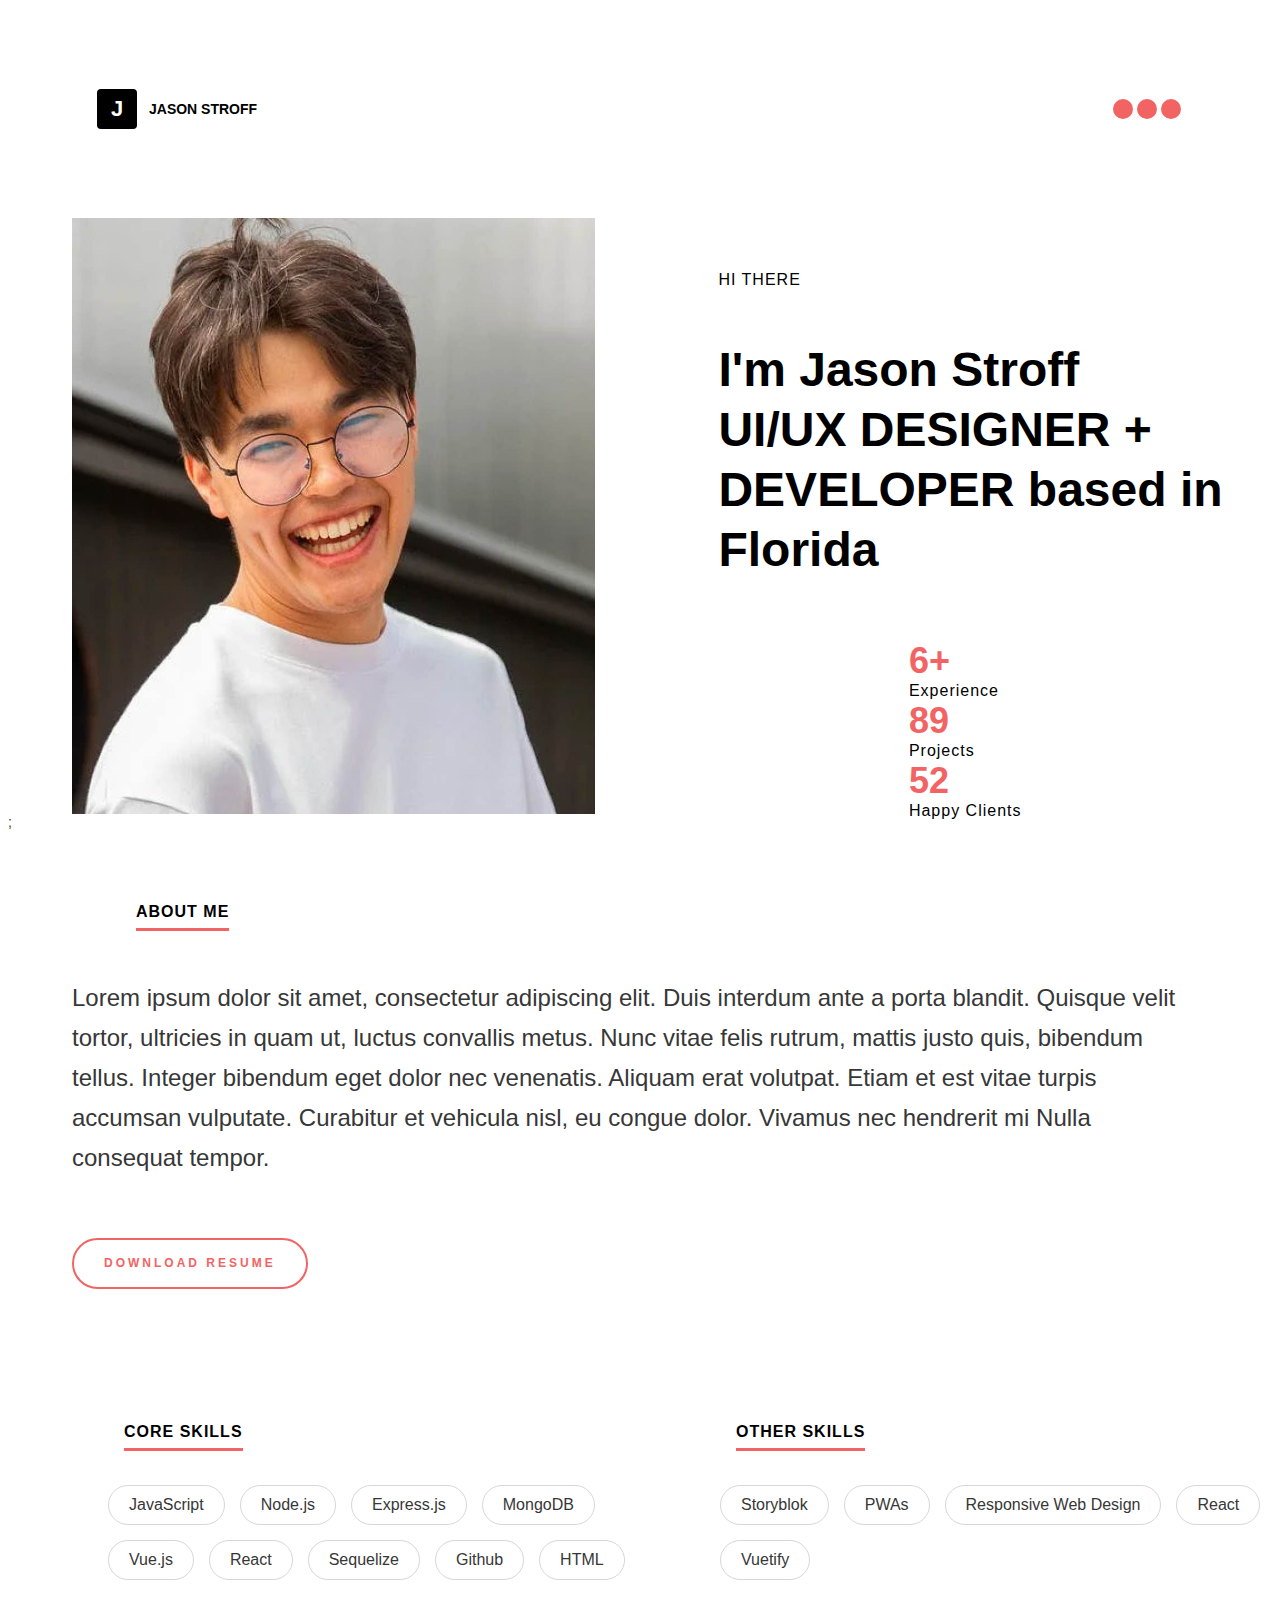
==== repo2/index.html @ 498b5347 "commit 1" ====
<!DOCTYPE html>
<html lang="en">
<head>
    <meta charset="UTF-8">
    <meta http-equiv="X-UA-Compatible" content="IE=edge">
    <meta name="viewport" content="width=device-width, initial-scale=1.0">
    <title>Document</title>
    <link rel="stylesheet" href="https://cdnjs.cloudflare.com/ajax/libs/font-awesome/6.2.1/css/all.min.css" integrity="sha512-MV7K8+y+gLIBoVD59lQIYicR65iaqukzvf/nwasF0nqhPay5w/9lJmVM2hMDcnK1OnMGCdVK+iQrJ7lzPJQd1w==" crossorigin="anonymous" referrerpolicy="no-referrer" />
</head>
<style>
    *{
        box-sizing: border-box;
    }
    body {
        font-family: 'Inter', sans-serif;
        overflow-x: hidden;
        background-color: #FFF;
        font-weight: 400;
        font-style: normal;
        color: #373737;
        font-size: 14px;
    }
    div {
        display: block;
    }
    ul {
        padding: 0;
        margin: 0;
    }
    .container {
        display: flex;
        flex-direction: row;
        margin: 4rem;
        padding: 25px;
        background-color: #fff;
        box-sizing: border-box;
        justify-content: space-between;
        align-items: center;
    }
     .left  {
        color: #000;
        text-transform: uppercase;
        font-size: 18;
        letter-spacing: 3;
        display: flex;
        align-items: center;
        text-decoration: none;
        font-weight: 600;


    }
    .left span {
        display: flex;
        align-items: center;
        justify-content: center;
        width: 40px;
        height: 40px;
        background-color: #000;
        border-radius: 4px;
        color: #FFF;
        font-size: 22px;
        font-weight: 600;
        text-align: center;
        margin-right: 12px;
    }
    .container .right {
        /* margin: 0px 10px; */
        /* background-color: blue; */
        display:flex;
        flex-direction: row;
    }
    .icon-list {
        display: flex;
        align-items: center;
        list-style: none;
        flex-wrap: wrap;
    }
    .icon-list li a
    {
        border-radius: 100%;
        color: #fff;
        width: 20px;
        height: 20px;
        background-color: #F26464;
        display: flex;
        /* margin: 0px 10px; */
        justify-content:center;
        align-items: center;
        text-align: center;
        font-size: 14px;
        text-decoration: none;
        margin: 2px;
    }
    .container2 {
        max-width: 90rem;
        box-sizing: border-box;
        display: flex;
        
    }
    
     .p2 {
        
        width: 100%;
        display: flex;
        box-sizing: border-box;
        flex-direction: row;
        box-sizing: border-box;
        display: block;
        justify-content: center;
    }
    img.img-resize{
        
        width: 91.6%;
        height: auto;
        vertical-align: middle;
        flex: 0 0 auto;
        box-sizing : border-box;
        margin-left: 4rem;
        padding-right: 4rem;
        
        
    }
    .text {
        font-family: 'Inter', sans-serif;
        padding-left: 70px;
        box-sizing : border-box;
        font-weight: 400;
        font-style: normal;
        color: #373737;
        font-size: 14px;
        flex: 0 0 auto;
        width: 49.333333%;
    }
    .text .text1 h1{
        font-weight: 600;
        font-size: 48px;
        line-height: 60px;
        color: #000;
        margin-bottom: 0.5rem;
        box-sizing: border-box;
    }
    .text .text1 h1 span {
        display: block;
        text-transform: uppercase;
        letter-spacing: 1px;
        font-weight: 500;
        font-size: 16px;
        padding-bottom: 30px;
    }
    .text2  {
        width: 500;
        height: 236;
        list-style: none;
        display: flex;
        flex-direction: row;
        justify-content: center;
        align-items: center;
        flex-wrap: wrap;
        margin: 0;
        padding: 0;
        margin-top: 60px;
    }
    
    .text2 li{
        margin-right: 60px;
        color: #FFF;

    }
    .text2 strong {
        display: block;
        color: #F26464;
        font-size: 36px;
        font-weight: 800;
    }
    .text2 span {
        font-size: 16px;
        letter-spacing: 1px;
        color: #000;
    }
    .about {
        padding-top: 60px;
        padding-bottom: 120px;
        margin: 0 4rem;
    }
    .container3 {
        max-width: 75rem;
    }
    .heading {
        display: inline-block;
        font-weight: 700;
        color: #000;
        text-transform: uppercase;
        letter-spacing: 1px;
        font-size: 16px;
        border-bottom: 3px solid #F26464;
        padding-bottom: 7px;
        margin-bottom: 23px;
        font-family: 'Inter', sans-serif;
        
    }
    .about p {
        color: #373737;
        font-size: 24px;
        line-height: 40px;
        font-weight: 300;
        margin-bottom: 60px;
    }
    .button {
        justify-content: center;
        display: inline-block;
        text-transform: uppercase;
        font-size: 12px;
        line-height: 13px;
        font-weight: 600;
        letter-spacing: 3px;
        color: #F26464;
        padding: 17px 30px;
        border: 2px solid #F26464;
        border-radius: 60px;
    }
    
    a {
        text-decoration: none;
        outline: none;
        transition-delay: 0s;
        transition-duration: 0.4s;
        transition-property: all;
        transition-timing-function: ease;
        box-shadow: none;
        color: #F26464;
    }
    .skills-section {
        padding-bottom: 105px;
    }
    .container4 {
        max-width: 85rem;
        margin-left: 4rem;
    }
    .row {
        --bs-gutter-x: 1.5rem;
        --bs-gutter-y: 0;
         display: flex;
        flex-wrap: wrap;
        margin-top: calc(var(--bs-gutter-y) * -1);
        margin-right: calc(var(--bs-gutter-x) * -.5);
        margin-left: calc(var(--bs-gutter-x) * -.5);
    }
    .col1 {
        flex: 0 0 auto;
        width: 50%;
    }
    .col2 {
        flex: 0 0 auto;
        width: 50%;
    }
    h2 {
        display: block;
        font-size: 1.5em;
        margin-left :4rem;
        font-weight: bold;
}
    .skills-list {
        list-style: none;
        padding: 0;
        margin: 0;
        display: flex;
        flex-wrap: wrap;
        align-items: center;
        margin-top: 11px;  
        margin-left: 3rem;
    }
    .skills-list li {
    display: inline-block;
    color: #373737;
    font-size: 16px;
    padding: 10px 20px;
    background-color: #FFF;
    border: 1px solid #D7D7D7;
    border-radius: 27px;
    margin-right: 15px;
    margin-bottom: 15px;
    font-weight: 500;
    }
    /* aaaa */

</style>
<body>
    <!-- logo -->
    <div class="container">
        <a href="index.html" class="left">
            <span> J </span>
            Jason Stroff
        </a>
       
        <div class="right">
            <ul class="icon-list">
                <li>
                    <a href="https://github.com/">
                        <i class="fa-brands fa-github"></i>
                    </a>

                </li>
                <li>
                    <a href="https://facebook.com/">
                        <i class="fa-brands fa-facebook"></i>
                    </a>
                </li>
                <li>
                    <a href="http://instagram.com/">
                        <i class="fa-brands fa-instagram"></i>
                    </a>

                </li>
            </ul>
                
            </div>
        </div>
    </div>
    <!-- body1 -->
    <div class="container2">
        <div class="p2" style="display: flex;" >
            <div class="img">
             <img class = "img-resize" src="./profile-image.jpg" alt="anh loi">;
            </div> 
            <div class="text">
             <div class="text1">
                 <h1>
                     <span>HI THERE</span>
                      I'm Jason Stroff 
                     <br>
                      UI/UX DESIGNER + DEVELOPER based in Florida
                 </h1>
                 
             </div>
             <div class="text2">
                 <ul>
                     <li>
                         <strong>6+ </strong>
                         <span>Experience</span>
                     </li>
                     <li>
                         <strong>89 </strong>
                         <span>Projects</span>
                     </li>
                     <li>
                         <strong>52 </strong>
                         <span>Happy Clients</span>
                     </li>
                 </ul>
             </div>
            </div>
         </div>
    </div>
    <!-- about -->
    <div class="about">
        <div class="container3">
          <section>
              <h2 class="heading">About Me</h2>
              <p>Lorem ipsum dolor sit amet, consectetur adipiscing elit. Duis interdum ante a porta blandit. Quisque velit tortor, ultricies in quam ut, luctus convallis metus. Nunc vitae felis rutrum, mattis justo quis, bibendum tellus. Integer bibendum eget dolor nec venenatis. Aliquam erat volutpat. Etiam et est vitae turpis accumsan vulputate. Curabitur et vehicula nisl, eu congue dolor. Vivamus nec hendrerit mi Nulla consequat tempor.</p>
              <div class="button">
                  <a href="https://www.designstub.com/demos/defolio/#" class="ds-button">Download Resume</a>
              </div>
          </section>
        </div>
      </div>
    <!-- skills -->
    <div class="skills-section">
        <div class="container4">
          <div class="row">
            <div class="col1">
               <h2 class="heading">Core Skills</h2>
               <ul class="skills-list">
                 <li>JavaScript</li>
                 <li>Node.js</li>
                 <li>Express.js</li>
                 <li>MongoDB</li>
                 <li>Vue.js</li>
                 <li>React</li>
                 <li>Sequelize</li>
                 <li>Github</li>
                 <li>HTML</li>
               </ul>
            </div>
            <div class="col2">
              <h2 class="heading">Other Skills</h2>
              <ul class="skills-list">
                <li>Storyblok</li>
                <li>PWAs</li>
                <li>Responsive Web Design</li>
                <li>React</li>
                <li>Vuetify</li>
              </ul>
            </div>
          </div>
        </div>
      </div>
     
</body>
</html>
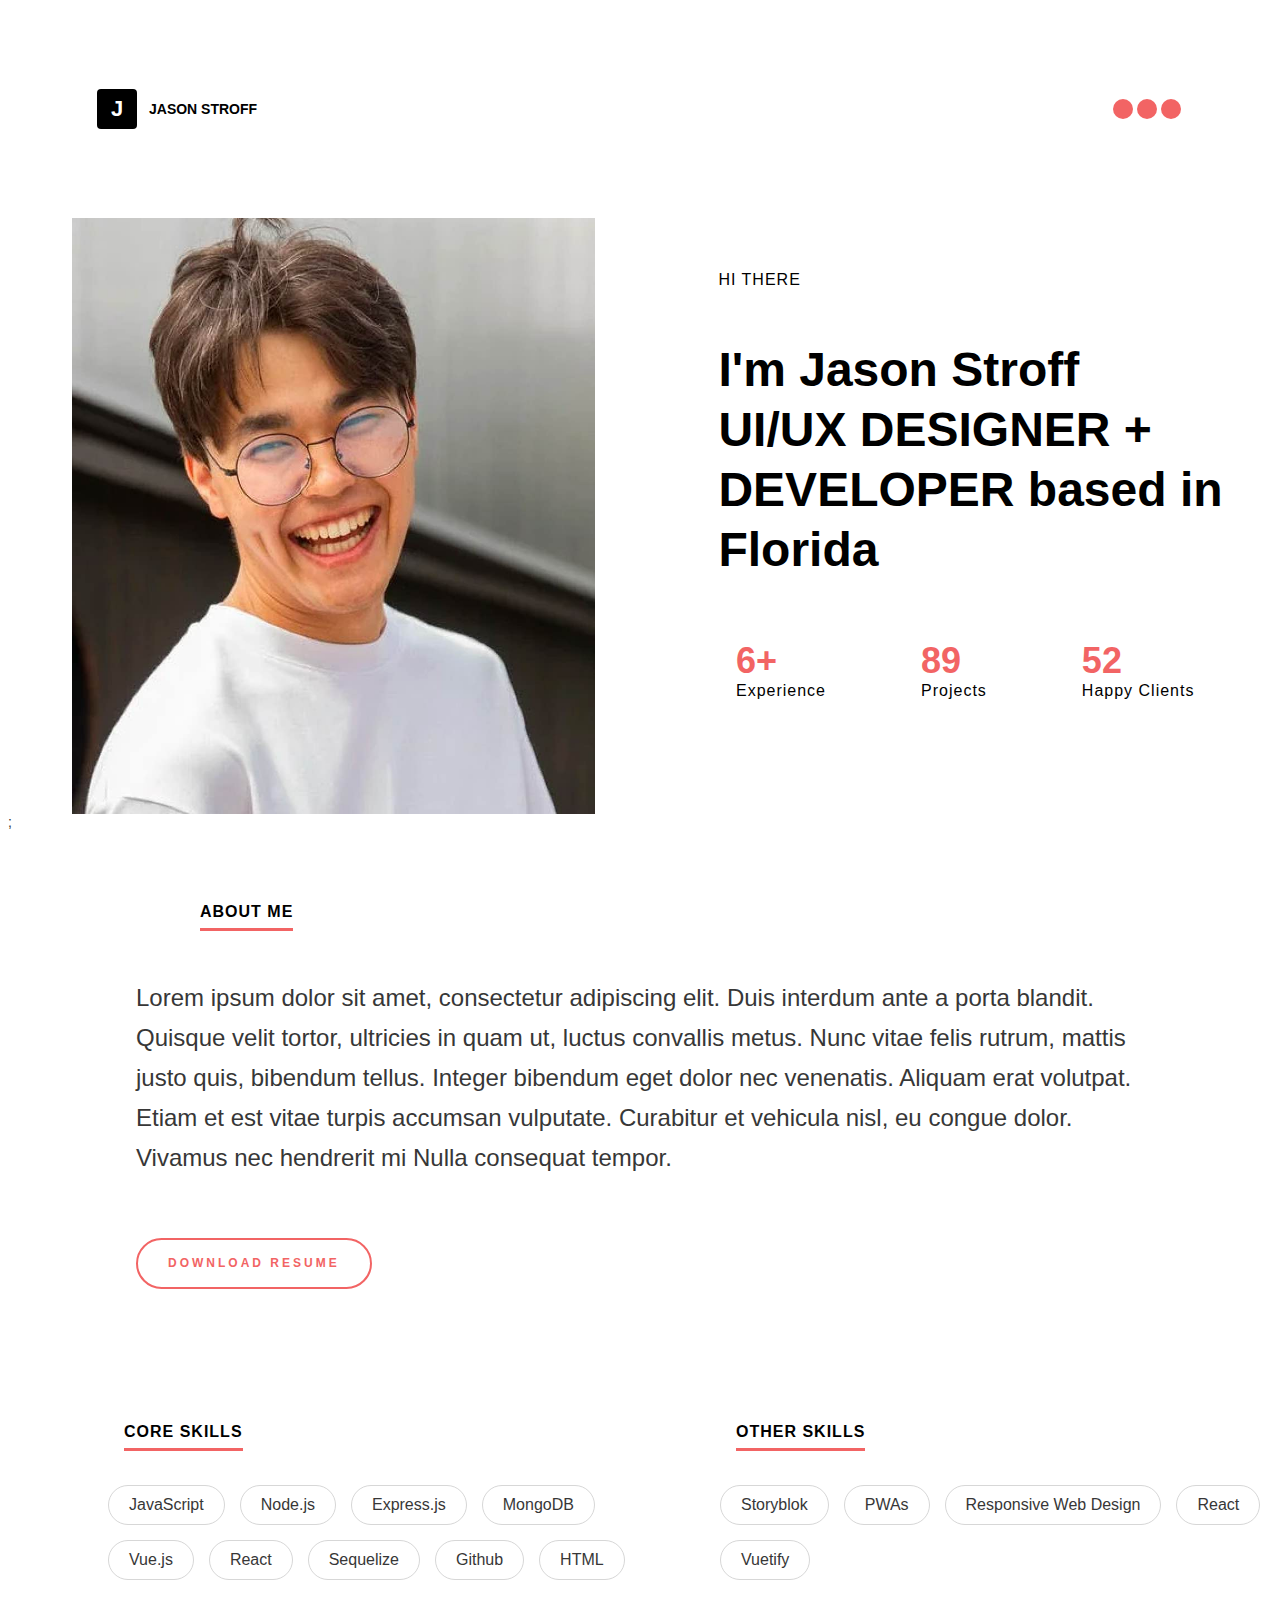
==== commit 4b962b7c: "second commit" ====
--- a/repo2/index.html
+++ b/repo2/index.html
@@ -96,6 +96,7 @@
         box-sizing: border-box;
         display: flex;
         
+        
     }
     
      .p2 {
@@ -106,7 +107,7 @@
         flex-direction: row;
         box-sizing: border-box;
         display: block;
-        justify-content: center;
+        justify-content: space-between;
     }
     img.img-resize{
         
@@ -151,14 +152,18 @@
         width: 500;
         height: 236;
         list-style: none;
-        display: flex;
-        flex-direction: row;
+        /* display: flex;
+        flex-direction: row; */
         justify-content: center;
         align-items: center;
         flex-wrap: wrap;
         margin: 0;
         padding: 0;
         margin-top: 60px;
+    }
+    .text2 ul {
+        display: flex;
+        justify-content: space-around;
     }
     
     .text2 li{
@@ -183,7 +188,9 @@
         margin: 0 4rem;
     }
     .container3 {
-        max-width: 75rem;
+        max-width: 100rem;
+        padding: 0rem 4rem 0rem 4rem;
+        
     }
     .heading {
         display: inline-block;
@@ -198,12 +205,17 @@
         font-family: 'Inter', sans-serif;
         
     }
+    .para {
+        justify-content: center;
+        align-items: center;
+    }
     .about p {
         color: #373737;
         font-size: 24px;
         line-height: 40px;
         font-weight: 300;
         margin-bottom: 60px;
+        
     }
     .button {
         justify-content: center;
@@ -356,10 +368,13 @@
         <div class="container3">
           <section>
               <h2 class="heading">About Me</h2>
-              <p>Lorem ipsum dolor sit amet, consectetur adipiscing elit. Duis interdum ante a porta blandit. Quisque velit tortor, ultricies in quam ut, luctus convallis metus. Nunc vitae felis rutrum, mattis justo quis, bibendum tellus. Integer bibendum eget dolor nec venenatis. Aliquam erat volutpat. Etiam et est vitae turpis accumsan vulputate. Curabitur et vehicula nisl, eu congue dolor. Vivamus nec hendrerit mi Nulla consequat tempor.</p>
+              <div class="para">
+                <p>Lorem ipsum dolor sit amet, consectetur adipiscing elit. Duis interdum ante a porta blandit. Quisque velit tortor, ultricies in quam ut, luctus convallis metus. Nunc vitae felis rutrum, mattis justo quis, bibendum tellus. Integer bibendum eget dolor nec venenatis. Aliquam erat volutpat. Etiam et est vitae turpis accumsan vulputate. Curabitur et vehicula nisl, eu congue dolor. Vivamus nec hendrerit mi Nulla consequat tempor.</p>
               <div class="button">
                   <a href="https://www.designstub.com/demos/defolio/#" class="ds-button">Download Resume</a>
               </div>
+              </div>
+              
           </section>
         </div>
       </div>
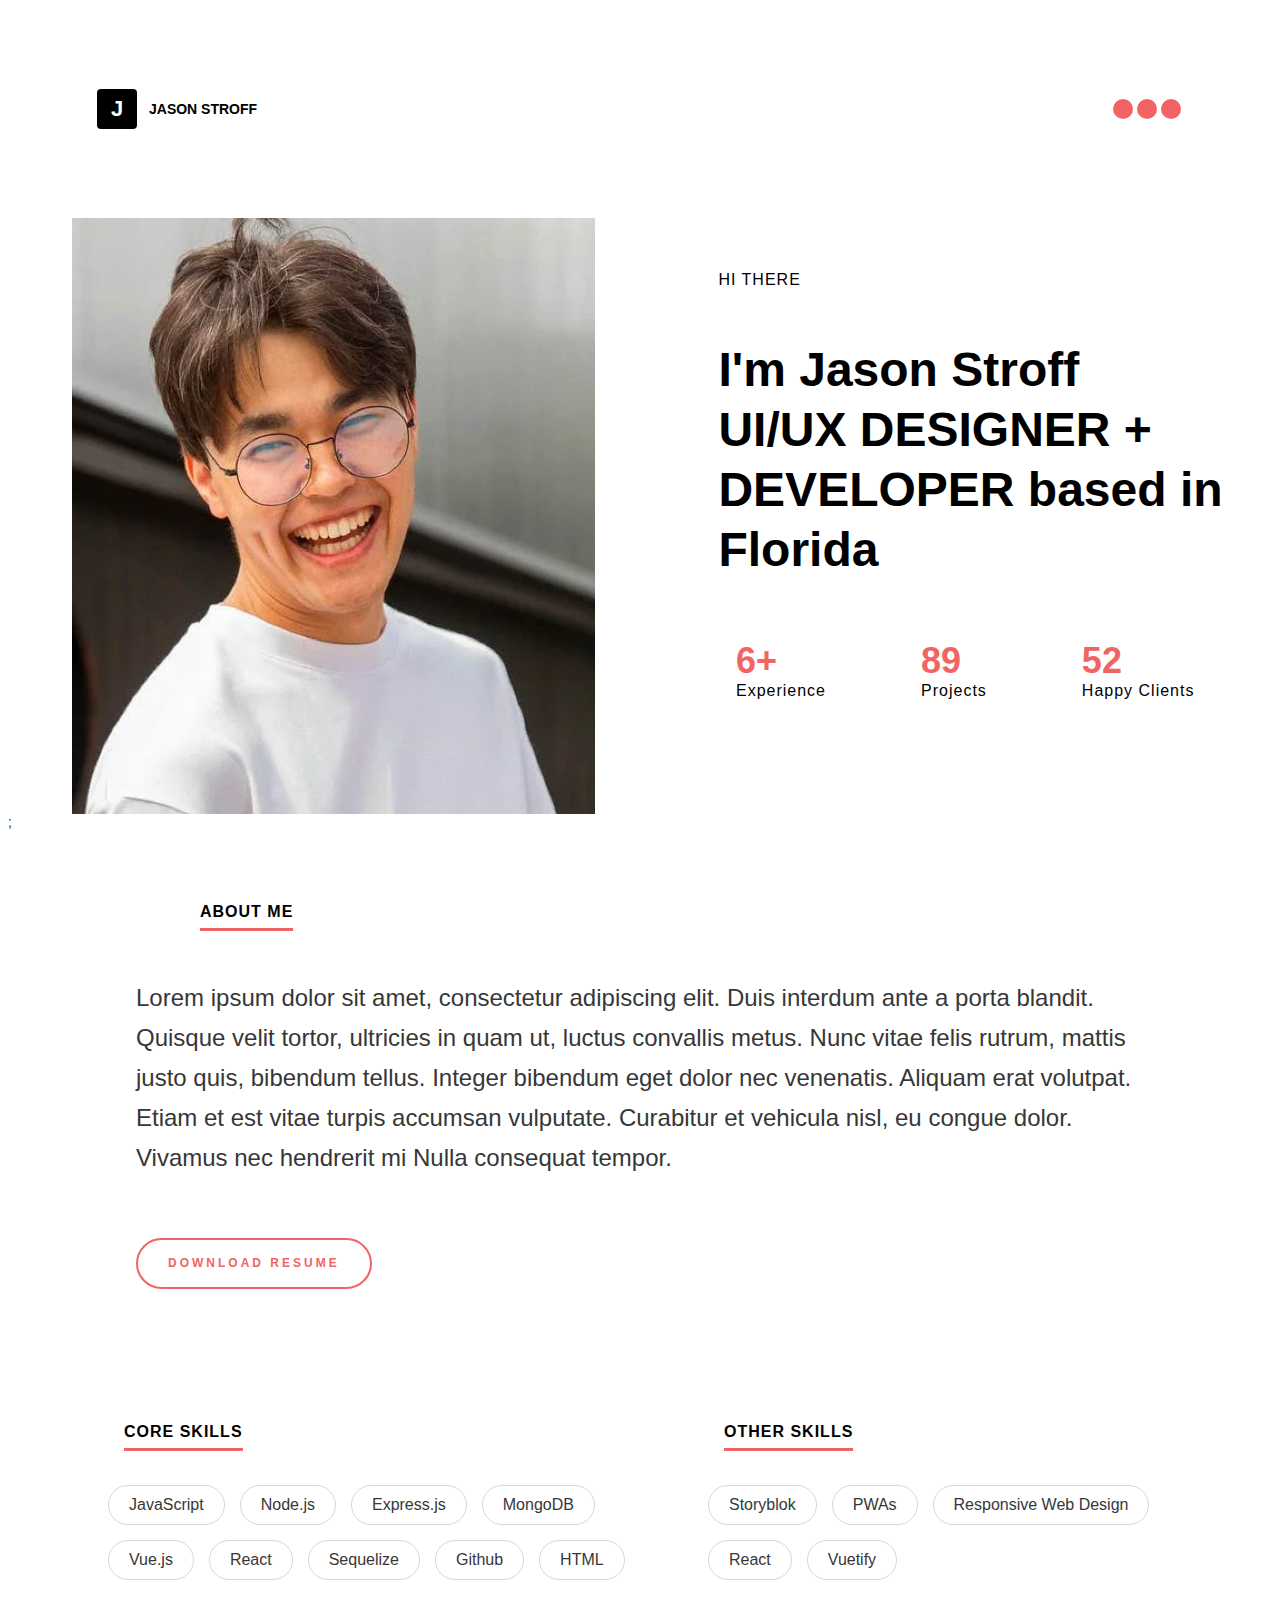
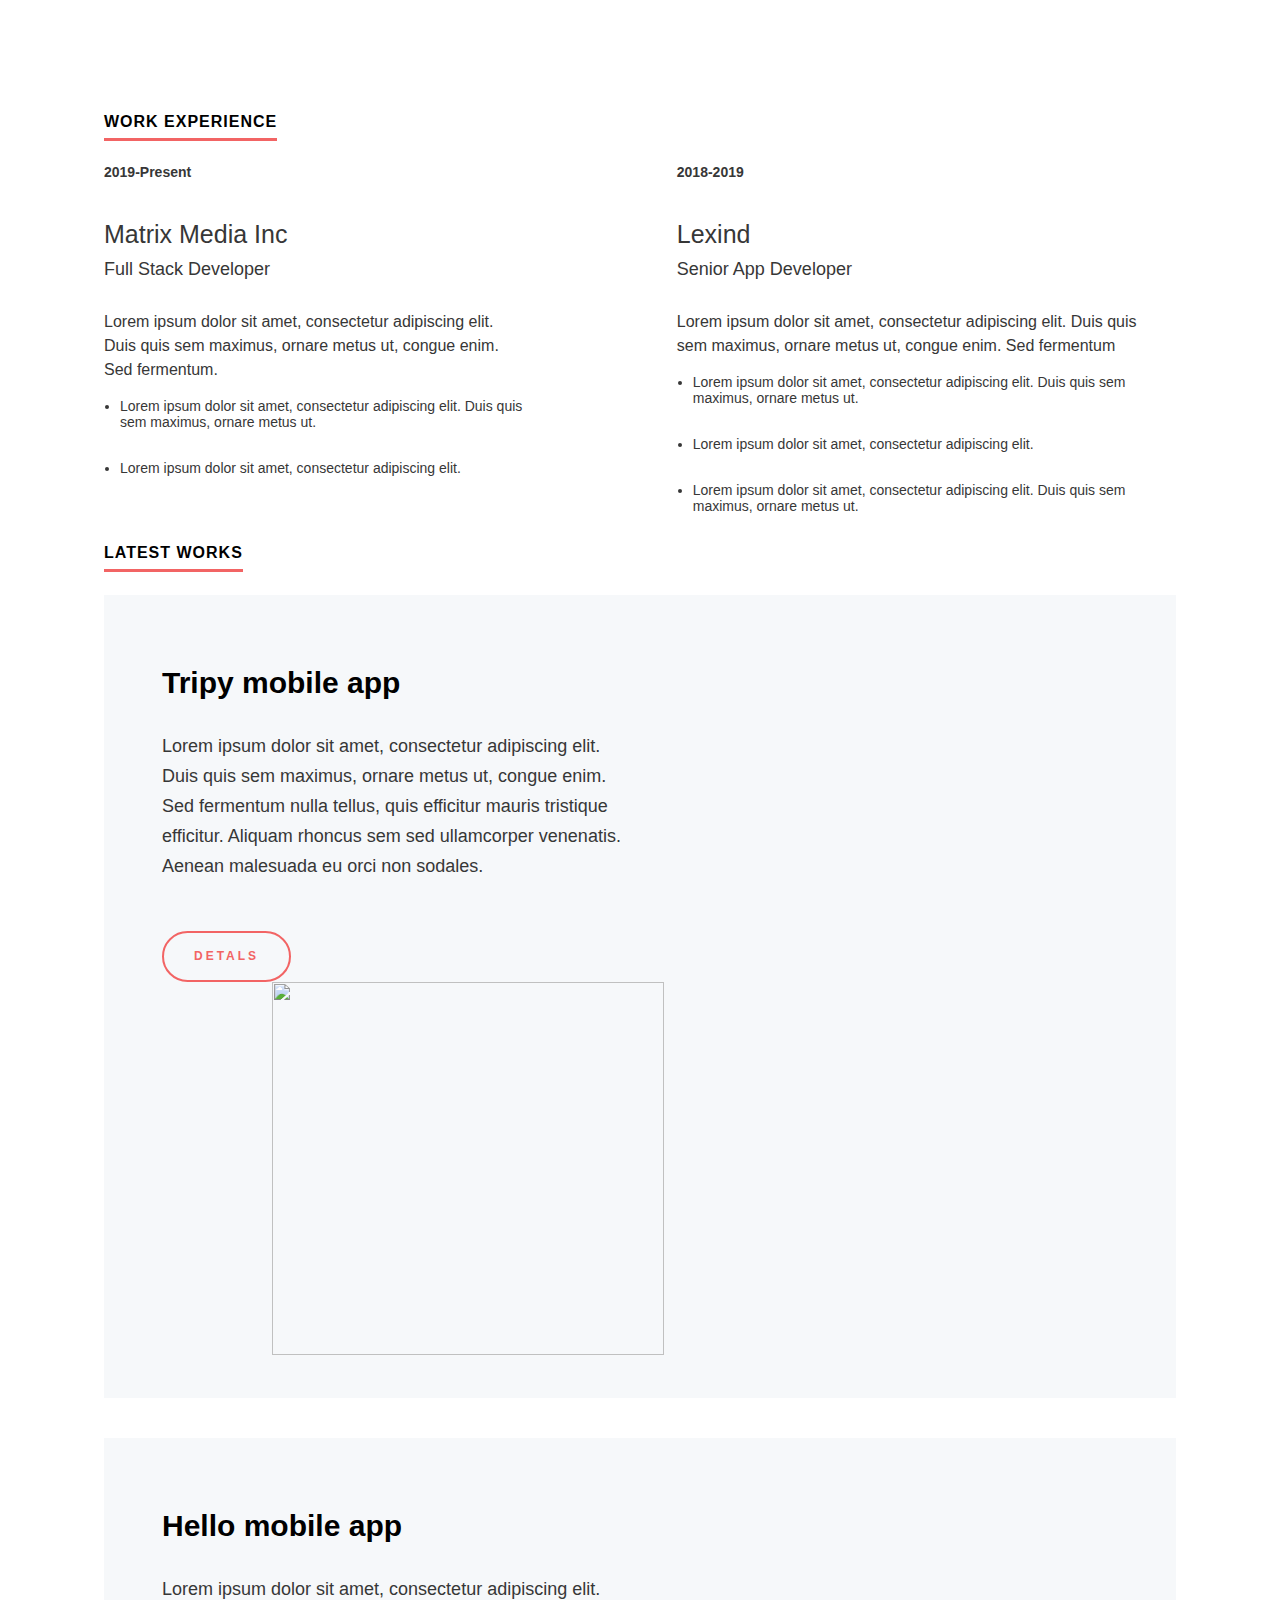
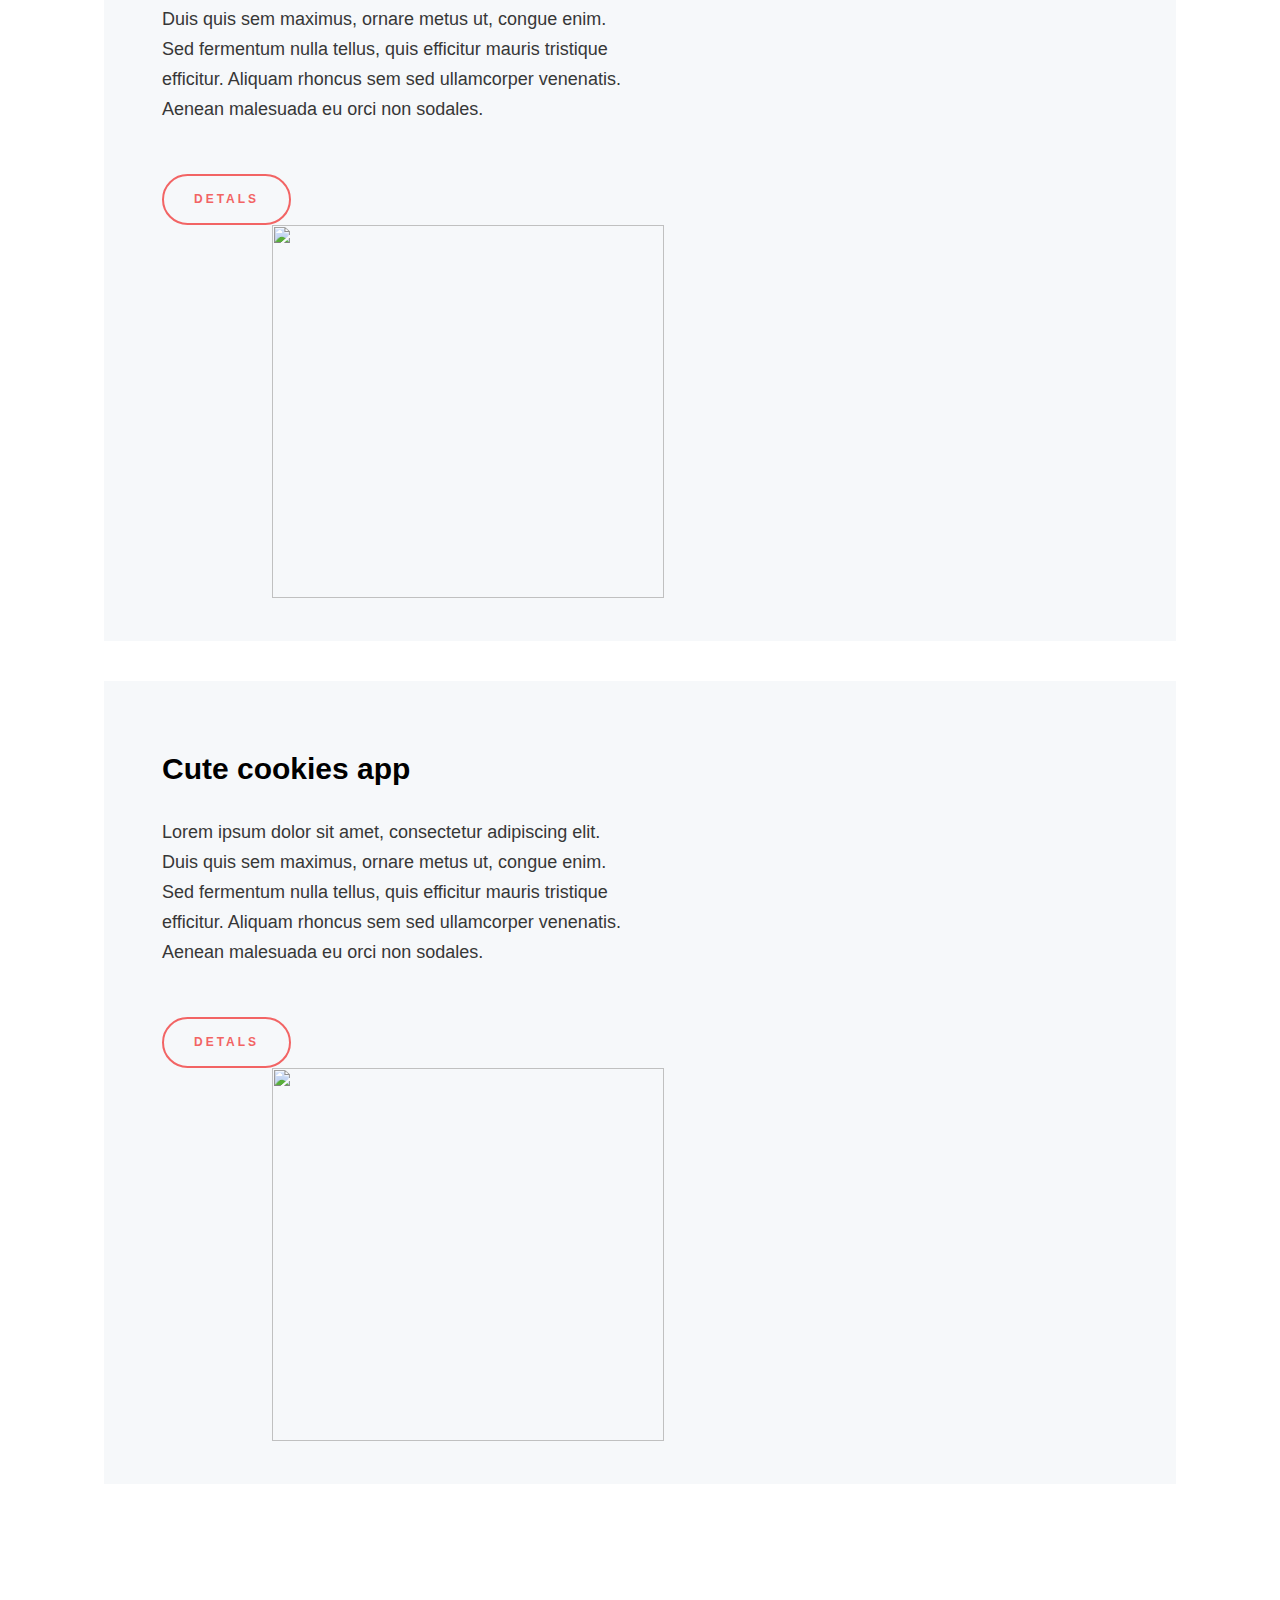
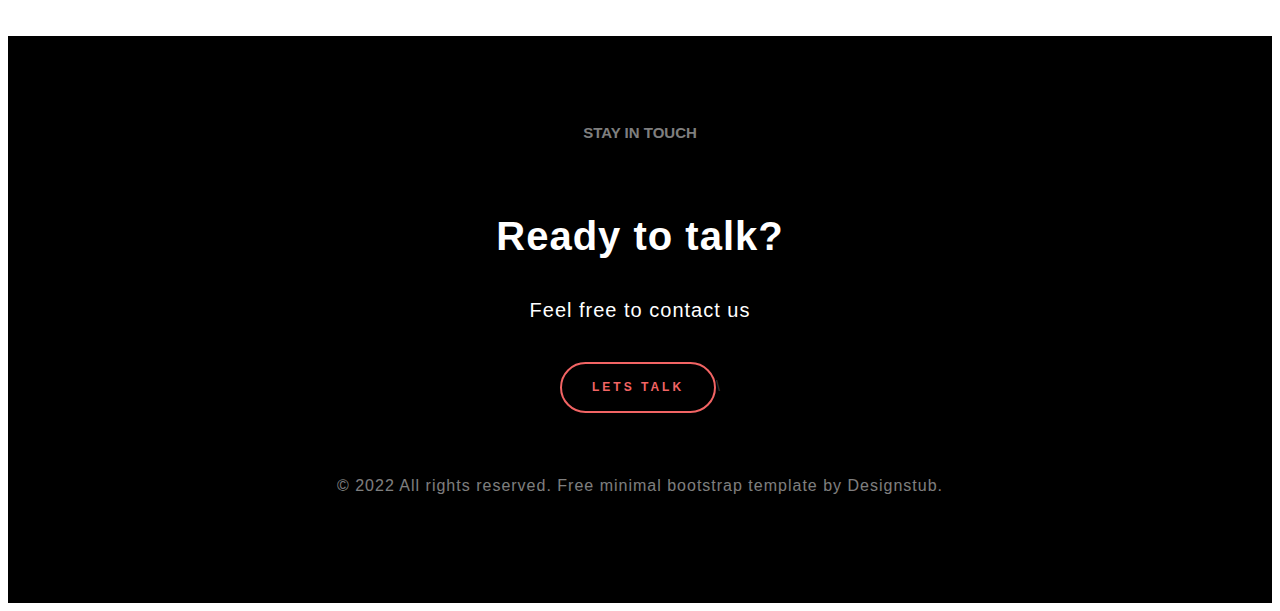
==== commit 7e4428bf: "4th commit" ====
--- a/repo2/index.html
+++ b/repo2/index.html
@@ -6,293 +6,10 @@
     <meta name="viewport" content="width=device-width, initial-scale=1.0">
     <title>Document</title>
     <link rel="stylesheet" href="https://cdnjs.cloudflare.com/ajax/libs/font-awesome/6.2.1/css/all.min.css" integrity="sha512-MV7K8+y+gLIBoVD59lQIYicR65iaqukzvf/nwasF0nqhPay5w/9lJmVM2hMDcnK1OnMGCdVK+iQrJ7lzPJQd1w==" crossorigin="anonymous" referrerpolicy="no-referrer" />
+    <link rel="stylesheet" href ="mystyle.css" >
 </head>
 <style>
-    *{
-        box-sizing: border-box;
-    }
-    body {
-        font-family: 'Inter', sans-serif;
-        overflow-x: hidden;
-        background-color: #FFF;
-        font-weight: 400;
-        font-style: normal;
-        color: #373737;
-        font-size: 14px;
-    }
-    div {
-        display: block;
-    }
-    ul {
-        padding: 0;
-        margin: 0;
-    }
-    .container {
-        display: flex;
-        flex-direction: row;
-        margin: 4rem;
-        padding: 25px;
-        background-color: #fff;
-        box-sizing: border-box;
-        justify-content: space-between;
-        align-items: center;
-    }
-     .left  {
-        color: #000;
-        text-transform: uppercase;
-        font-size: 18;
-        letter-spacing: 3;
-        display: flex;
-        align-items: center;
-        text-decoration: none;
-        font-weight: 600;
-
-
-    }
-    .left span {
-        display: flex;
-        align-items: center;
-        justify-content: center;
-        width: 40px;
-        height: 40px;
-        background-color: #000;
-        border-radius: 4px;
-        color: #FFF;
-        font-size: 22px;
-        font-weight: 600;
-        text-align: center;
-        margin-right: 12px;
-    }
-    .container .right {
-        /* margin: 0px 10px; */
-        /* background-color: blue; */
-        display:flex;
-        flex-direction: row;
-    }
-    .icon-list {
-        display: flex;
-        align-items: center;
-        list-style: none;
-        flex-wrap: wrap;
-    }
-    .icon-list li a
-    {
-        border-radius: 100%;
-        color: #fff;
-        width: 20px;
-        height: 20px;
-        background-color: #F26464;
-        display: flex;
-        /* margin: 0px 10px; */
-        justify-content:center;
-        align-items: center;
-        text-align: center;
-        font-size: 14px;
-        text-decoration: none;
-        margin: 2px;
-    }
-    .container2 {
-        max-width: 90rem;
-        box-sizing: border-box;
-        display: flex;
-        
-        
-    }
     
-     .p2 {
-        
-        width: 100%;
-        display: flex;
-        box-sizing: border-box;
-        flex-direction: row;
-        box-sizing: border-box;
-        display: block;
-        justify-content: space-between;
-    }
-    img.img-resize{
-        
-        width: 91.6%;
-        height: auto;
-        vertical-align: middle;
-        flex: 0 0 auto;
-        box-sizing : border-box;
-        margin-left: 4rem;
-        padding-right: 4rem;
-        
-        
-    }
-    .text {
-        font-family: 'Inter', sans-serif;
-        padding-left: 70px;
-        box-sizing : border-box;
-        font-weight: 400;
-        font-style: normal;
-        color: #373737;
-        font-size: 14px;
-        flex: 0 0 auto;
-        width: 49.333333%;
-    }
-    .text .text1 h1{
-        font-weight: 600;
-        font-size: 48px;
-        line-height: 60px;
-        color: #000;
-        margin-bottom: 0.5rem;
-        box-sizing: border-box;
-    }
-    .text .text1 h1 span {
-        display: block;
-        text-transform: uppercase;
-        letter-spacing: 1px;
-        font-weight: 500;
-        font-size: 16px;
-        padding-bottom: 30px;
-    }
-    .text2  {
-        width: 500;
-        height: 236;
-        list-style: none;
-        /* display: flex;
-        flex-direction: row; */
-        justify-content: center;
-        align-items: center;
-        flex-wrap: wrap;
-        margin: 0;
-        padding: 0;
-        margin-top: 60px;
-    }
-    .text2 ul {
-        display: flex;
-        justify-content: space-around;
-    }
-    
-    .text2 li{
-        margin-right: 60px;
-        color: #FFF;
-
-    }
-    .text2 strong {
-        display: block;
-        color: #F26464;
-        font-size: 36px;
-        font-weight: 800;
-    }
-    .text2 span {
-        font-size: 16px;
-        letter-spacing: 1px;
-        color: #000;
-    }
-    .about {
-        padding-top: 60px;
-        padding-bottom: 120px;
-        margin: 0 4rem;
-    }
-    .container3 {
-        max-width: 100rem;
-        padding: 0rem 4rem 0rem 4rem;
-        
-    }
-    .heading {
-        display: inline-block;
-        font-weight: 700;
-        color: #000;
-        text-transform: uppercase;
-        letter-spacing: 1px;
-        font-size: 16px;
-        border-bottom: 3px solid #F26464;
-        padding-bottom: 7px;
-        margin-bottom: 23px;
-        font-family: 'Inter', sans-serif;
-        
-    }
-    .para {
-        justify-content: center;
-        align-items: center;
-    }
-    .about p {
-        color: #373737;
-        font-size: 24px;
-        line-height: 40px;
-        font-weight: 300;
-        margin-bottom: 60px;
-        
-    }
-    .button {
-        justify-content: center;
-        display: inline-block;
-        text-transform: uppercase;
-        font-size: 12px;
-        line-height: 13px;
-        font-weight: 600;
-        letter-spacing: 3px;
-        color: #F26464;
-        padding: 17px 30px;
-        border: 2px solid #F26464;
-        border-radius: 60px;
-    }
-    
-    a {
-        text-decoration: none;
-        outline: none;
-        transition-delay: 0s;
-        transition-duration: 0.4s;
-        transition-property: all;
-        transition-timing-function: ease;
-        box-shadow: none;
-        color: #F26464;
-    }
-    .skills-section {
-        padding-bottom: 105px;
-    }
-    .container4 {
-        max-width: 85rem;
-        margin-left: 4rem;
-    }
-    .row {
-        --bs-gutter-x: 1.5rem;
-        --bs-gutter-y: 0;
-         display: flex;
-        flex-wrap: wrap;
-        margin-top: calc(var(--bs-gutter-y) * -1);
-        margin-right: calc(var(--bs-gutter-x) * -.5);
-        margin-left: calc(var(--bs-gutter-x) * -.5);
-    }
-    .col1 {
-        flex: 0 0 auto;
-        width: 50%;
-    }
-    .col2 {
-        flex: 0 0 auto;
-        width: 50%;
-    }
-    h2 {
-        display: block;
-        font-size: 1.5em;
-        margin-left :4rem;
-        font-weight: bold;
-}
-    .skills-list {
-        list-style: none;
-        padding: 0;
-        margin: 0;
-        display: flex;
-        flex-wrap: wrap;
-        align-items: center;
-        margin-top: 11px;  
-        margin-left: 3rem;
-    }
-    .skills-list li {
-    display: inline-block;
-    color: #373737;
-    font-size: 16px;
-    padding: 10px 20px;
-    background-color: #FFF;
-    border: 1px solid #D7D7D7;
-    border-radius: 27px;
-    margin-right: 15px;
-    margin-bottom: 15px;
-    font-weight: 500;
-    }
     /* aaaa */
 
 </style>
@@ -409,6 +126,134 @@
           </div>
         </div>
       </div>
+    <div class="exp-section">
+        <div class="container5">
+            <h2 class="heading">Work Experience</h2>
+            <div class="expBody">
+                <div class="expLeft">
+                    <span class="year1">2019-Present</span>
+                    <h3>Matrix Media Inc</h3>
+                    <span class="job1">Full Stack Developer</span>
+                    <p>
+                        Lorem ipsum dolor sit amet, consectetur adipiscing elit. Duis quis sem maximus, ornare metus ut, congue enim. Sed fermentum.
+                    </p>
+                    <ul>
+                        <li>Lorem ipsum dolor sit amet, consectetur adipiscing elit. Duis quis sem maximus, ornare metus ut.</li>
+                        <li> Lorem ipsum dolor sit amet, consectetur adipiscing elit.</li>
+                    </ul>
+                </div>
+                <div class="expRight">
+                    <span class="year2">2018-2019</span>
+                    <h3>Lexind</h3>
+                    <span class="job2">Senior App Developer</span>
+                    <p>
+                        Lorem ipsum dolor sit amet, consectetur adipiscing elit. Duis quis sem maximus, ornare metus ut, congue enim. Sed fermentum
+                    </p>
+                    
+                    <ul>
+                        <li>Lorem ipsum dolor sit amet, consectetur adipiscing elit. Duis quis sem maximus, ornare metus ut.
+                        </li>
+                        <li>Lorem ipsum dolor sit amet, consectetur adipiscing elit.
+                        </li>
+                        <li>Lorem ipsum dolor sit amet, consectetur adipiscing elit. Duis quis sem maximus, ornare metus ut.
+                        </li>
+                    </ul>
+                </div>
+            </div>
+        </div>
+    </div>
+    <div class="latest-section">
+        <div class="container6">
+            <div class="heading">LATEST WORKS</div>
+          <div class="workList">
+            <div class="workList1">
+              <div class="row">
+                <div class="rowLeft">
+                  <h3 clas="app"
+                  style="color: #000;
+                  font-size: 30px;
+                  line-height: 36px;
+                  font-weight: 600;
+                  margin-bottom: 30px;">Tripy mobile app</h3>
+                  <p>
+                    Lorem ipsum dolor sit amet, consectetur adipiscing elit.
+                    Duis quis sem maximus, ornare metus ut, congue enim. Sed
+                    fermentum nulla tellus, quis efficitur mauris tristique
+                    efficitur. Aliquam rhoncus sem sed ullamcorper venenatis.
+                    Aenean malesuada eu orci non sodales.
+                  </p>
+                  <a href="#" class="button">DETALS</a>
+                </div>
+                <div class="rowRight">
+                  <img src="https://www.designstub.com/demos/defolio/assets/images/work-1.jpg" />
+                </div>
+              </div>
+            </div>
+            <div class="workList2">
+              <div class="row">
+                <div class="rowLeft">
+                  <h3 class="app" style="
+                  color: #000;
+                  font-size: 30px;
+                  line-height: 36px;
+                  font-weight: 600;
+                  margin-bottom: 30px;">Hello mobile app</h3>
+                  <p>
+                    Lorem ipsum dolor sit amet, consectetur adipiscing elit.
+                    Duis quis sem maximus, ornare metus ut, congue enim. Sed
+                    fermentum nulla tellus, quis efficitur mauris tristique
+                    efficitur. Aliquam rhoncus sem sed ullamcorper venenatis.
+                    Aenean malesuada eu orci non sodales.
+                  </p>
+                  <a href="#" class="button">DETALS</a>
+                </div>
+                <div class="rowRight">
+                  <img src="https://www.designstub.com/demos/defolio/assets/images/work-1.jpg" >
+                </div>
+              </div>
+            </div>
+            <div class="workList3">
+              <div class="row">
+                <div class="rowLeft">
+                  <h3 class="app" style="color: #000;
+                  font-size: 30px;
+                  line-height: 36px;
+                  font-weight: 600;
+                  margin-bottom: 30px;">Cute cookies app</h3>
+                  <p>
+                    Lorem ipsum dolor sit amet, consectetur adipiscing elit.
+                    Duis quis sem maximus, ornare metus ut, congue enim. Sed
+                    fermentum nulla tellus, quis efficitur mauris tristique
+                    efficitur. Aliquam rhoncus sem sed ullamcorper venenatis.
+                    Aenean malesuada eu orci non sodales.
+                  </p>
+                  <a href="#" class="button">DETALS</a>
+                </div>
+                <div class="rowRight">
+                  <img src="https://www.designstub.com/demos/defolio/assets/images/work-1.jpg" >
+                </div>
+              </div>
+            </div>
+            </div>
+          </div>
+        </div>
+        </div>
+    </div>
+    <footer class="footText">
+        <div class="container7">
+            <div class="end">
+                <div class="endBody">
+                    <span>Stay in touch</span>
+                    <h4>Ready to talk?</h4>
+                    <p>Feel free to contact us</p>
+                    <a href="#" class ="button">LETS TALK</a>\
+                    <p class="blur">© 2022 All rights reserved. Free minimal bootstrap template by Designstub.</p>
+    
+                </div>
+            </div>
+        </div>
+    </footer>
+    
      
 </body>
 </html>--- a/repo2/mystyle.css
+++ b/repo2/mystyle.css
@@ -0,0 +1,448 @@
+*{
+    box-sizing: border-box;
+}
+body {
+    font-family: 'Inter', sans-serif;
+    overflow-x: hidden;
+    background-color: #FFF;
+    font-weight: 400;
+    font-style: normal;
+    color: #373737;
+    font-size: 14px;
+}
+div {
+    display: block;
+}
+ul {
+    padding: 0;
+    margin: 0;
+}
+.container {
+    display: flex;
+    flex-direction: row;
+    margin: 4rem;
+    padding: 25px;
+    background-color: #fff;
+    box-sizing: border-box;
+    justify-content: space-between;
+    align-items: center;
+}
+ .left  {
+    color: #000;
+    text-transform: uppercase;
+    font-size: 18;
+    letter-spacing: 3;
+    display: flex;
+    align-items: center;
+    text-decoration: none;
+    font-weight: 600;
+
+
+}
+.left span {
+    display: flex;
+    align-items: center;
+    justify-content: center;
+    width: 40px;
+    height: 40px;
+    background-color: #000;
+    border-radius: 4px;
+    color: #FFF;
+    font-size: 22px;
+    font-weight: 600;
+    text-align: center;
+    margin-right: 12px;
+}
+.container .right {
+    /* margin: 0px 10px; */
+    /* background-color: blue; */
+    display:flex;
+    flex-direction: row;
+}
+.icon-list {
+    display: flex;
+    align-items: center;
+    list-style: none;
+    flex-wrap: wrap;
+}
+.icon-list li a
+{
+    border-radius: 100%;
+    color: #fff;
+    width: 20px;
+    height: 20px;
+    background-color: #F26464;
+    display: flex;
+    /* margin: 0px 10px; */
+    justify-content:center;
+    align-items: center;
+    text-align: center;
+    font-size: 14px;
+    text-decoration: none;
+    margin: 2px;
+}
+.container2 {
+    max-width: 90rem;
+    box-sizing: border-box;
+    display: flex;
+    
+    
+}
+
+ .p2 {
+    
+    width: 100%;
+    display: flex;
+    box-sizing: border-box;
+    flex-direction: row;
+    box-sizing: border-box;
+    display: block;
+    justify-content: space-between;
+}
+img.img-resize{
+    
+    width: 91.6%;
+    height: auto;
+    vertical-align: middle;
+    flex: 0 0 auto;
+    box-sizing : border-box;
+    margin-left: 4rem;
+    padding-right: 4rem;
+    
+    
+}
+.text {
+    font-family: 'Inter', sans-serif;
+    padding-left: 70px;
+    box-sizing : border-box;
+    font-weight: 400;
+    font-style: normal;
+    color: #373737;
+    font-size: 14px;
+    flex: 0 0 auto;
+    width: 49.333333%;
+}
+.text .text1 h1{
+    font-weight: 600;
+    font-size: 48px;
+    line-height: 60px;
+    color: #000;
+    margin-bottom: 0.5rem;
+    box-sizing: border-box;
+}
+.text .text1 h1 span {
+    display: block;
+    text-transform: uppercase;
+    letter-spacing: 1px;
+    font-weight: 500;
+    font-size: 16px;
+    padding-bottom: 30px;
+}
+.text2  {
+    width: 500;
+    height: 236;
+    list-style: none;
+    /* display: flex;
+    flex-direction: row; */
+    justify-content: center;
+    align-items: center;
+    flex-wrap: wrap;
+    margin: 0;
+    padding: 0;
+    margin-top: 60px;
+}
+.text2 ul {
+    display: flex;
+    justify-content: space-around;
+}
+
+.text2 li{
+    margin-right: 60px;
+    color: #FFF;
+
+}
+.text2 strong {
+    display: block;
+    color: #F26464;
+    font-size: 36px;
+    font-weight: 800;
+}
+.text2 span {
+    font-size: 16px;
+    letter-spacing: 1px;
+    color: #000;
+}
+.about {
+    padding-top: 60px;
+    padding-bottom: 120px;
+    margin: 0 4rem;
+}
+.container3 {
+    max-width: 100rem;
+    padding: 0rem 4rem 0rem 4rem; 
+    /* alo */
+    
+}
+.heading {
+    display: inline-block;
+    font-weight: 700;
+    color: #000;
+    text-transform: uppercase;
+    letter-spacing: 1px;
+    font-size: 16px;
+    border-bottom: 3px solid #F26464;
+    padding-bottom: 7px;
+    margin-bottom: 23px;
+    font-family: 'Inter', sans-serif;
+    
+}
+.para {
+    justify-content: center;
+    align-items: center;
+}
+.about p {
+    color: #373737;
+    font-size: 24px;
+    line-height: 40px;
+    font-weight: 300;
+    margin-bottom: 60px;
+    
+}
+.button {
+    justify-content: center;
+    display: inline-block;
+    text-transform: uppercase;
+    font-size: 12px;
+    line-height: 13px;
+    font-weight: 600;
+    letter-spacing: 3px;
+    color: #F26464;
+    padding: 17px 30px;
+    border: 2px solid #F26464;
+    border-radius: 60px;
+}
+
+a {
+    text-decoration: none;
+    outline: none;
+    transition-delay: 0s;
+    transition-duration: 0.4s;
+    transition-property: all;
+    transition-timing-function: ease;
+    box-shadow: none;
+    color: #F26464;
+}
+.skills-section {
+    padding-bottom: 105px;
+}
+.container4 {
+    max-width: 85rem;
+    margin-left: 4rem;
+}
+.row {
+    --bs-gutter-x: 1.5rem;
+    --bs-gutter-y: 0;
+     display: flex;
+    flex-wrap: wrap;
+    margin-top: calc(var(--bs-gutter-y) * -1);
+    margin-right: calc(var(--bs-gutter-x) * -.5);
+    margin-left: calc(var(--bs-gutter-x) * -.5);
+}
+.col1 {
+    flex: 0 0 auto;
+    width: 50%;
+}
+.col2 {
+    flex: 0 0 auto;
+    width: 50%;
+}
+h2 {
+    display: block;
+    font-size: 1.5em;
+    margin-left :4rem;
+    font-weight: bold;
+}
+.skills-list {
+    list-style: none;
+    padding: 0;
+    margin: 0;
+    display: flex;
+    flex-wrap: wrap;
+    align-items: center;
+    margin-top: 11px;  
+    margin-left: 3rem;
+}
+.skills-list li {
+display: inline-block;
+color: #373737;
+font-size: 16px;
+padding: 10px 20px;
+background-color: #FFF;
+border: 1px solid #D7D7D7;
+border-radius: 27px;
+margin-right: 15px;
+margin-bottom: 15px;
+font-weight: 500;
+}
+.container5 
+{
+    max-width: 85rem;
+    margin-left: 2rem;
+}
+.expBody 
+{
+    width: 100%;
+    display:flex;
+    flex-direction: row;
+    margin-left: 4rem;
+}
+.year1, .year2 
+{
+    font-weight: 750;
+    padding-bottom : 15px;
+}
+.expLeft
+{
+    flex: 0 0 auto;
+    padding-right: 70px;
+    width: 40%;
+}
+
+
+.expLeft h3, .expRight h3 
+{
+    font-size: 25px;
+    font-weight: 300;
+    margin-bottom: 10px;
+}
+.job1, .job2 {
+    color: #373737;
+
+    font-size: 18px;
+    font-weight: 500;
+    padding-bottom: 30px;
+   
+   
+}
+.expBody span{
+    display: block;
+}
+
+.expRight ul li, .expLeft ul li
+{
+    font-weight: 500;
+    width: 100%;
+    padding-bottom: 30px;
+    margin-left: 1rem;
+
+}
+.expRight{
+    flex: 0 0 auto;
+    margin-left: 5rem;
+    width: 40%;
+}
+.expBody p{
+    font-size: 16px;
+    line-height: 24px;
+    font-weight: 300;
+    margin-top: 0;
+    margin-bottom: 1rem;
+}
+.latest-section
+{
+    padding-bottom: 80px;
+}
+.container6
+{
+    max-width: 85rem;
+    
+    margin-left: 6rem;
+    margin-right: 6rem;
+    padding-bottom: 2rem;
+
+    
+}
+.workList1, .workList2, .workList3
+{
+    padding-left: 70px;
+    padding-top: 40px;
+    padding-right: 70px;
+    background-color: #F6F8FA;
+    margin-bottom: 40px;
+    padding-bottom: 40px;
+}
+.row 
+{
+    display: flex;
+    width: 100%;
+}
+.rowLeft
+{
+    width: 50%;
+}
+.rowLeft p{
+    font-weight: 300;
+    font-size: 18px;
+    line-height: 30px;
+    margin-bottom: 50px;
+}
+.rowRight
+{
+    padding-left: 110px;
+}
+h3 .app
+{
+    color: #000;
+    font-size: 30px;
+    line-height: 36px;
+    font-weight: 600;
+    margin-bottom: 30px;
+}
+img
+{
+    width: 392px;
+    height: 373px;
+}
+.footText
+{
+    background-color: #000;
+    padding: 20px 0;
+}
+.end {
+
+    background-color: #000;
+    padding: 3rem 0;
+}
+.endBody
+{
+    text-align: center;
+}
+.endBody span{
+    color: rgba(255, 255, 255, 0.5);
+    text-transform: uppercase;
+    font-weight: 700;
+    font-size: 15px;
+    display: block;
+    padding-top: 20px;
+    padding-bottom: 20px;
+}
+.endBody p {
+    letter-spacing: 1px;
+    color:#FFF;
+    font-size: 20px;
+    margin-bottom: 40px;
+}
+.endBody h4{
+    letter-spacing: 1px;
+    color:#FFF;
+    font-size: 40px;
+    margin-bottom: 40px;
+    font-weight: 700;
+}
+.endBody .blur 
+{
+    margin-top: 4rem;
+    color: rgba(255,255,255,0.5);
+    letter-spacing: 1px;
+    font-size: 16px;
+}